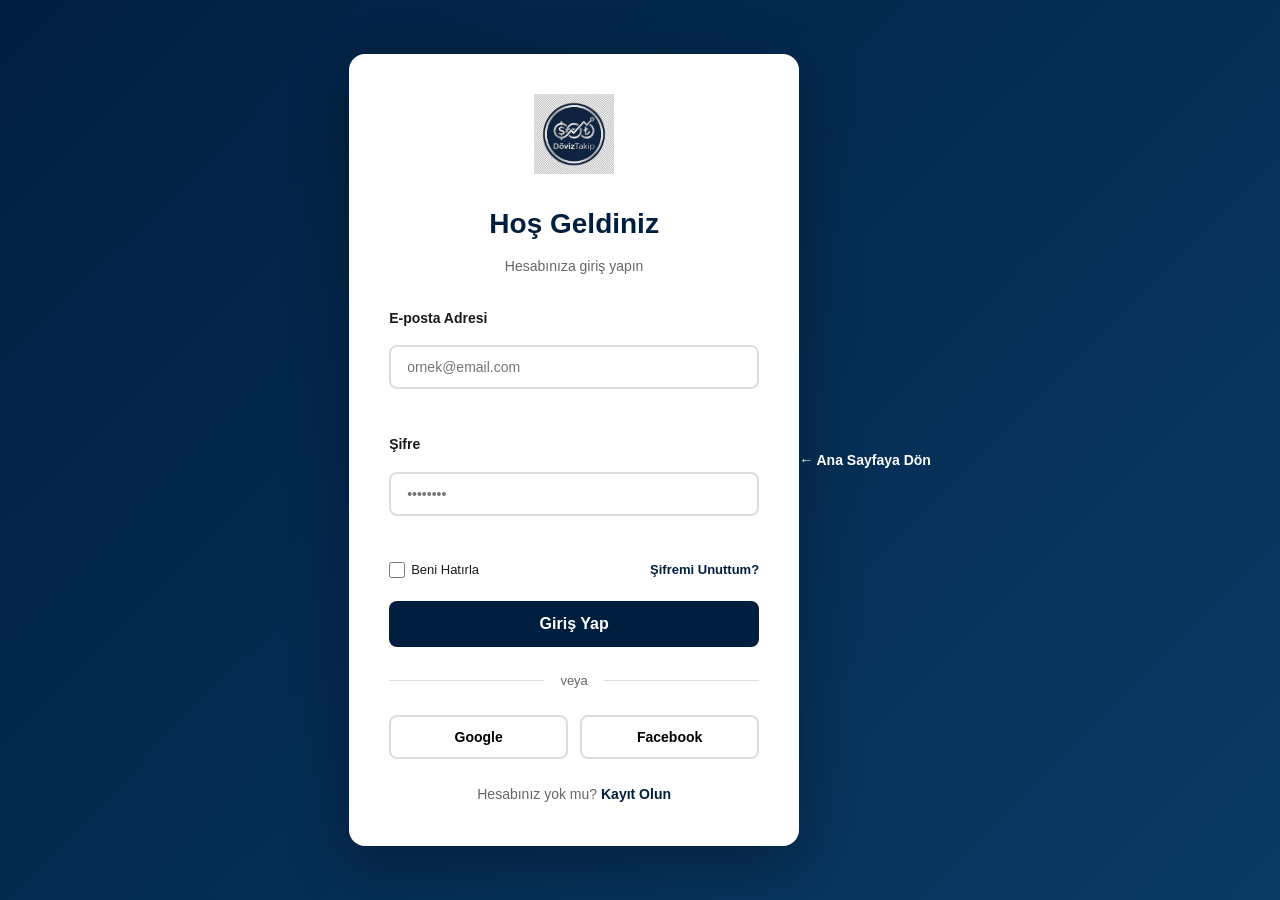
==== login.html @ 6dc6f3b0 "DOVIZ" ====
<!DOCTYPE html>
<html lang="tr">
<head>
    <meta charset="UTF-8">
    <meta name="viewport" content="width=device-width, initial-scale=1.0">
    <title>DövizTakip - Giriş Yap</title>
    <link rel="icon" type="image/png" href="favicon.png">
    <link rel="stylesheet" href="styles.css">
    <style>
        .login-container {
            min-height: 100vh;
            display: flex;
            align-items: center;
            justify-content: center;
            background: linear-gradient(135deg, #001F3F 0%, #0A3A66 100%);
            padding: 20px;
        }

        .login-box {
            background: white;
            border-radius: 16px;
            box-shadow: 0 20px 60px rgba(0, 0, 0, 0.3);
            width: 100%;
            max-width: 450px;
            padding: 40px;
            animation: slideUp 0.5s ease;
        }

        @keyframes slideUp {
            from {
                opacity: 0;
                transform: translateY(30px);
            }
            to {
                opacity: 1;
                transform: translateY(0);
            }
        }

        .login-header {
            text-align: center;
            margin-bottom: 30px;
        }

        .login-logo {
            width: 80px;
            height: 80px;
            margin: 0 auto 20px;
        }

        .login-header h1 {
            font-size: 28px;
            color: var(--primary);
            margin-bottom: 8px;
        }

        .login-header p {
            color: var(--text-light);
            font-size: 14px;
        }

        .login-form {
            display: flex;
            flex-direction: column;
            gap: 20px;
        }

        .form-group {
            display: flex;
            flex-direction: column;
            gap: 8px;
        }

        .form-group label {
            font-size: 14px;
            font-weight: 600;
            color: var(--text-dark);
        }

        .form-group input {
            padding: 12px 16px;
            border: 2px solid var(--border);
            border-radius: 8px;
            font-size: 14px;
            transition: all 0.3s ease;
        }

        .form-group input:focus {
            outline: none;
            border-color: var(--primary);
            box-shadow: 0 0 0 3px rgba(0, 31, 63, 0.1);
        }

        .form-options {
            display: flex;
            justify-content: space-between;
            align-items: center;
            font-size: 13px;
        }

        .remember-me {
            display: flex;
            align-items: center;
            gap: 6px;
        }

        .remember-me input[type="checkbox"] {
            width: 16px;
            height: 16px;
            cursor: pointer;
        }

        .forgot-password {
            color: var(--primary);
            text-decoration: none;
            font-weight: 600;
        }

        .forgot-password:hover {
            text-decoration: underline;
        }

        .login-btn {
            padding: 14px;
            background: var(--primary);
            color: white;
            border: none;
            border-radius: 8px;
            font-size: 16px;
            font-weight: 600;
            cursor: pointer;
            transition: all 0.3s ease;
        }

        .login-btn:hover {
            background: var(--primary-light);
            box-shadow: 0 4px 12px rgba(0, 31, 63, 0.3);
        }

        .divider {
            display: flex;
            align-items: center;
            gap: 16px;
            margin: 24px 0;
        }

        .divider::before,
        .divider::after {
            content: '';
            flex: 1;
            height: 1px;
            background: var(--border);
        }

        .divider span {
            color: var(--text-light);
            font-size: 13px;
        }

        .social-login {
            display: flex;
            gap: 12px;
        }

        .social-btn {
            flex: 1;
            padding: 12px;
            border: 2px solid var(--border);
            border-radius: 8px;
            background: white;
            font-size: 14px;
            font-weight: 600;
            cursor: pointer;
            transition: all 0.3s ease;
            display: flex;
            align-items: center;
            justify-content: center;
            gap: 8px;
        }

        .social-btn:hover {
            border-color: var(--primary);
            background: var(--bg-light);
        }

        .signup-link {
            text-align: center;
            margin-top: 24px;
            font-size: 14px;
            color: var(--text-light);
        }

        .signup-link a {
            color: var(--primary);
            text-decoration: none;
            font-weight: 600;
        }

        .signup-link a:hover {
            text-decoration: underline;
        }

        .back-home {
            text-align: center;
            margin-top: 20px;
        }

        .back-home a {
            color: white;
            text-decoration: none;
            font-size: 14px;
            font-weight: 600;
            display: inline-flex;
            align-items: center;
            gap: 6px;
        }

        .back-home a:hover {
            text-decoration: underline;
        }

        .error-message {
            background: #fee;
            border: 1px solid #fcc;
            color: #c33;
            padding: 12px;
            border-radius: 8px;
            font-size: 14px;
            display: none;
        }

        .success-message {
            background: #efe;
            border: 1px solid #cfc;
            color: #3c3;
            padding: 12px;
            border-radius: 8px;
            font-size: 14px;
            display: none;
        }
    </style>
</head>
<body>
    <div class="login-container">
        <div class="login-box">
            <div class="login-header">
                <img src="logo.png" alt="DövizTakip Logo" class="login-logo">
                <h1>Hoş Geldiniz</h1>
                <p>Hesabınıza giriş yapın</p>
            </div>

            <div class="error-message" id="errorMessage"></div>
            <div class="success-message" id="successMessage"></div>

            <form class="login-form" id="loginForm">
                <div class="form-group">
                    <label for="email">E-posta Adresi</label>
                    <input type="email" id="email" name="email" placeholder="ornek@email.com" required>
                </div>

                <div class="form-group">
                    <label for="password">Şifre</label>
                    <input type="password" id="password" name="password" placeholder="••••••••" required>
                </div>

                <div class="form-options">
                    <label class="remember-me">
                        <input type="checkbox" id="remember" name="remember">
                        <span>Beni Hatırla</span>
                    </label>
                    <a href="#" class="forgot-password">Şifremi Unuttum?</a>
                </div>

                <button type="submit" class="login-btn">Giriş Yap</button>
            </form>

            <div class="divider">
                <span>veya</span>
            </div>

            <div class="social-login">
                <button class="social-btn" onclick="loginWithGoogle()">
                    Google
                </button>
                <button class="social-btn" onclick="loginWithFacebook()">
                    Facebook
                </button>
            </div>

            <div class="signup-link">
                Hesabınız yok mu? <a href="signup.html">Kayıt Olun</a>
            </div>
        </div>

        <div class="back-home">
            <a href="index.html">← Ana Sayfaya Dön</a>
        </div>
    </div>

    <script>
        // Login Form Handler
        document.getElementById('loginForm').addEventListener('submit', function(e) {
            e.preventDefault();
            
            const email = document.getElementById('email').value;
            const password = document.getElementById('password').value;
            const remember = document.getElementById('remember').checked;
            
            // Hide previous messages
            document.getElementById('errorMessage').style.display = 'none';
            document.getElementById('successMessage').style.display = 'none';
            
            // Simulate login (replace with actual API call)
            if (email && password) {
                // Show success message
                const successMsg = document.getElementById('successMessage');
                successMsg.textContent = 'Giriş başarılı! Yönlendiriliyorsunuz...';
                successMsg.style.display = 'block';
                
                // Store login state
                if (remember) {
                    localStorage.setItem('userEmail', email);
                    localStorage.setItem('isLoggedIn', 'true');
                } else {
                    sessionStorage.setItem('userEmail', email);
                    sessionStorage.setItem('isLoggedIn', 'true');
                }
                
                // Redirect to home page after 1.5 seconds
                setTimeout(() => {
                    window.location.href = 'index.html';
                }, 1500);
            } else {
                // Show error message
                const errorMsg = document.getElementById('errorMessage');
                errorMsg.textContent = 'Lütfen tüm alanları doldurun.';
                errorMsg.style.display = 'block';
            }
        });
        
        // Social Login Functions
        function loginWithGoogle() {
            alert('Google ile giriş özelliği yakında eklenecek!');
        }
        
        function loginWithFacebook() {
            alert('Facebook ile giriş özelliği yakında eklenecek!');
        }
        
        // Check if already logged in
        if (localStorage.getItem('isLoggedIn') === 'true' || sessionStorage.getItem('isLoggedIn') === 'true') {
            const successMsg = document.getElementById('successMessage');
            successMsg.textContent = 'Zaten giriş yapmışsınız. Ana sayfaya yönlendiriliyorsunuz...';
            successMsg.style.display = 'block';
            
            setTimeout(() => {
                window.location.href = 'index.html';
            }, 1500);
        }
    </script>
</body>
</html>
---- styles.css ----
/* ============================================
   PROFESSIONAL COLOR PALETTE
   Navy Blue (#001F3F), Silver Gray (#C0C0C0)
   ============================================ */

:root {
    /* Primary Colors */
    --primary: #001F3F;           /* Navy Blue */
    --primary-light: #0A3A66;     /* Lighter Navy */
    --primary-dark: #000F1F;      /* Darker Navy */
    
    /* Secondary Colors */
    --secondary: #C0C0C0;         /* Silver Gray */
    --secondary-light: #E8E8E8;   /* Light Silver */
    --secondary-dark: #808080;    /* Dark Silver */
    
    /* Neutral Colors */
    --white: #FFFFFF;
    --black: #000000;
    --text-dark: #1A1A1A;
    --text-light: #666666;
    --border: #DDDDDD;
    --bg-light: #F5F5F5;
    
    /* Status Colors */
    --success: #27AE60;
    --danger: #E74C3C;
    --warning: #F39C12;
    --info: #3498DB;
    
    /* Spacing */
    --spacing-xs: 4px;
    --spacing-sm: 8px;
    --spacing-md: 16px;
    --spacing-lg: 24px;
    --spacing-xl: 32px;
    --spacing-2xl: 48px;
    
    /* Border Radius */
    --radius-sm: 4px;
    --radius-md: 8px;
    --radius-lg: 12px;
    
    /* Shadows */
    --shadow-sm: 0 1px 3px rgba(0, 0, 0, 0.1);
    --shadow-md: 0 4px 6px rgba(0, 0, 0, 0.1);
    --shadow-lg: 0 10px 20px rgba(0, 0, 0, 0.15);
    
    /* Transitions */
    --transition: all 0.3s ease;
}

/* ============================================
   RESET & BASE STYLES
   ============================================ */

* {
    margin: 0;
    padding: 0;
    box-sizing: border-box;
}

html {
    scroll-behavior: smooth;
}

body {
    font-family: -apple-system, BlinkMacSystemFont, "Segoe UI", Roboto, "Helvetica Neue", Arial, sans-serif;
    font-size: 16px;
    line-height: 1.6;
    color: var(--text-dark);
    background-color: var(--white);
}

.container {
    max-width: 1280px;
    margin: 0 auto;
    padding: 0 var(--spacing-md);
}

/* ============================================
   BUTTONS
   ============================================ */

.btn {
    padding: var(--spacing-sm) var(--spacing-lg);
    border: none;
    border-radius: var(--radius-md);
    font-size: 14px;
    font-weight: 600;
    cursor: pointer;
    transition: var(--transition);
    display: inline-block;
    text-align: center;
    text-decoration: none;
}

.btn-primary {
    background-color: var(--primary);
    color: var(--white);
}

.btn-primary:hover {
    background-color: var(--primary-light);
    box-shadow: var(--shadow-md);
}

.btn-secondary {
    background-color: var(--secondary);
    color: var(--primary);
    font-weight: 700;
}

.btn-secondary:hover {
    background-color: var(--secondary-light);
    box-shadow: var(--shadow-md);
}

.btn-outline {
    background-color: transparent;
    color: var(--primary);
    border: 2px solid var(--primary);
}

.btn-outline:hover {
    background-color: var(--primary);
    color: var(--white);
}

/* ============================================
   HEADER & NAVIGATION
   ============================================ */

.header {
    background-color: var(--white);
    border-bottom: 1px solid var(--border);
    box-shadow: var(--shadow-sm);
    position: sticky;
    top: 0;
    z-index: 100;
}

.header-content {
    display: flex;
    align-items: center;
    justify-content: space-between;
    height: 70px;
    gap: var(--spacing-lg);
}

.logo-section {
    display: flex;
    align-items: center;
    gap: var(--spacing-md);
    min-width: 150px;
}

.logo {
    height: 40px;
    width: 40px;
    border-radius: 50%;
    object-fit: cover;
}

.brand-name {
    font-size: 20px;
    font-weight: 700;
    color: var(--primary);
    display: none;
}

@media (min-width: 768px) {
    .brand-name {
        display: inline;
    }
}

.nav-desktop {
    display: none;
    gap: var(--spacing-lg);
    flex: 1;
}

@media (min-width: 768px) {
    .nav-desktop {
        display: flex;
    }
}

.nav-link {
    color: var(--text-dark);
    text-decoration: none;
    font-size: 13px;
    font-weight: 600;
    transition: var(--transition);
    padding: var(--spacing-sm) 0;
    border-bottom: 2px solid transparent;
}

.nav-link:hover {
    color: var(--primary);
    border-bottom-color: var(--primary);
}

.search-bar {
    display: none;
    gap: var(--spacing-sm);
    flex: 1;
    max-width: 300px;
}

@media (min-width: 640px) {
    .search-bar {
        display: flex;
    }
}

.search-input {
    flex: 1;
    padding: var(--spacing-sm) var(--spacing-md);
    border: 1px solid var(--border);
    border-radius: var(--radius-md);
    font-size: 13px;
}

.search-input:focus {
    outline: none;
    border-color: var(--primary);
    box-shadow: 0 0 0 3px rgba(0, 31, 63, 0.1);
}

.search-btn {
    padding: var(--spacing-sm) var(--spacing-md);
    background-color: var(--primary);
    color: var(--white);
    border: none;
    border-radius: var(--radius-md);
    cursor: pointer;
    transition: var(--transition);
}

.search-btn:hover {
    background-color: var(--primary-light);
}

.auth-section {
    display: flex;
    align-items: center;
    gap: var(--spacing-md);
}

.menu-toggle {
    display: flex;
    align-items: center;
    justify-content: center;
    width: 40px;
    height: 40px;
    background-color: transparent;
    border: none;
    font-size: 24px;
    cursor: pointer;
    color: var(--primary);
}

@media (min-width: 768px) {
    .menu-toggle {
        display: none;
    }
}

.nav-mobile {
    display: flex;
    flex-direction: column;
    gap: var(--spacing-md);
    padding: var(--spacing-md);
    border-top: 1px solid var(--border);
}

/* ============================================
   POPUP
   ============================================ */

.popup-overlay {
    position: fixed;
    top: 0;
    left: 0;
    right: 0;
    bottom: 0;
    background-color: rgba(0, 0, 0, 0.5);
    display: flex;
    align-items: center;
    justify-content: center;
    z-index: 1000;
}

.popup-overlay.hidden {
    display: none;
}

.popup-content {
    background-color: var(--white);
    border-radius: var(--radius-lg);
    padding: var(--spacing-2xl);
    max-width: 400px;
    width: 90%;
    box-shadow: var(--shadow-lg);
    animation: slideUp 0.3s ease;
}

@keyframes slideUp {
    from {
        transform: translateY(20px);
        opacity: 0;
    }
    to {
        transform: translateY(0);
        opacity: 1;
    }
}

.popup-header h2 {
    font-size: 24px;
    color: var(--primary);
    margin-bottom: var(--spacing-sm);
}

.popup-header p {
    color: var(--text-light);
    font-size: 14px;
}

.popup-body {
    margin: var(--spacing-lg) 0;
    color: var(--text-light);
    line-height: 1.8;
}

.popup-content .btn {
    width: 100%;
}

/* ============================================
   HERO SECTION
   ============================================ */

.hero {
    position: relative;
    height: 300px;
    display: flex;
    align-items: center;
    overflow: hidden;
}

@media (min-width: 768px) {
    .hero {
        height: 400px;
    }
}

@media (min-width: 1024px) {
    .hero {
        height: 500px;
    }
}

.hero-bg {
    position: absolute;
    top: 0;
    left: 0;
    width: 100%;
    height: 100%;
    object-fit: cover;
}

.hero-overlay {
    position: absolute;
    top: 0;
    left: 0;
    width: 100%;
    height: 100%;
    background: linear-gradient(135deg, rgba(0, 31, 63, 0.7), rgba(10, 58, 102, 0.5));
}

.hero-content {
    position: relative;
    z-index: 2;
    color: var(--white);
}

.hero-content h1 {
    font-size: 32px;
    margin-bottom: var(--spacing-md);
    font-weight: 700;
}

@media (min-width: 768px) {
    .hero-content h1 {
        font-size: 48px;
    }
}

.hero-content p {
    font-size: 18px;
    margin-bottom: var(--spacing-lg);
    opacity: 0.95;
}

/* ============================================
   MARKET OVERVIEW
   ============================================ */

.market-overview {
    padding: var(--spacing-2xl) 0;
    background-color: var(--white);
}

.market-overview h2 {
    font-size: 28px;
    color: var(--primary);
    margin-bottom: var(--spacing-xl);
    font-weight: 700;
}

.market-grid {
    display: grid;
    grid-template-columns: repeat(auto-fit, minmax(150px, 1fr));
    gap: var(--spacing-lg);
}

.market-card {
    background-color: var(--white);
    border: 1px solid var(--border);
    border-radius: var(--radius-lg);
    padding: var(--spacing-lg);
    text-align: center;
    transition: var(--transition);
    cursor: help;
    position: relative;
}

.market-card:hover {
    box-shadow: var(--shadow-md);
    transform: translateY(-2px);
}

.market-label {
    font-size: 12px;
    color: var(--text-light);
    font-weight: 600;
    margin-bottom: var(--spacing-sm);
    text-transform: uppercase;
}

.market-value {
    font-size: 24px;
    font-weight: 700;
    color: var(--primary);
    margin-bottom: var(--spacing-md);
}

.market-change {
    display: flex;
    align-items: center;
    justify-content: center;
    gap: var(--spacing-sm);
    font-size: 13px;
    font-weight: 600;
}

.market-change.positive {
    color: var(--success);
}

.market-change.negative {
    color: var(--danger);
}

.market-change .arrow {
    font-size: 16px;
}

/* ============================================
   CHARTS SECTION
   ============================================ */

.charts-section {
    padding: var(--spacing-2xl) 0;
    background-color: var(--bg-light);
}

.charts-section h2 {
    font-size: 28px;
    color: var(--primary);
    margin-bottom: var(--spacing-xl);
    font-weight: 700;
}

.charts-grid {
    display: grid;
    grid-template-columns: repeat(auto-fit, minmax(300px, 1fr));
    gap: var(--spacing-xl);
}

.chart-card {
    background-color: var(--white);
    border-radius: var(--radius-lg);
    overflow: hidden;
    box-shadow: var(--shadow-sm);
}

.chart-header {
    display: flex;
    justify-content: space-between;
    align-items: flex-start;
    padding: var(--spacing-lg);
    border-bottom: 1px solid var(--border);
}

.chart-header h3 {
    font-size: 18px;
    color: var(--primary);
    margin-bottom: var(--spacing-sm);
}

.chart-header p {
    font-size: 13px;
    color: var(--text-light);
}

.zoom-btn {
    background-color: transparent;
    border: 1px solid var(--border);
    padding: var(--spacing-sm);
    border-radius: var(--radius-md);
    cursor: pointer;
    font-size: 18px;
    transition: var(--transition);
}

.zoom-btn:hover {
    border-color: var(--primary);
    background-color: rgba(0, 31, 63, 0.05);
}

.chart-placeholder {
    height: 300px;
    background: linear-gradient(135deg, rgba(0, 31, 63, 0.05), rgba(192, 192, 192, 0.05));
    display: flex;
    align-items: center;
    justify-content: center;
    padding: var(--spacing-lg);
}

.chart-content {
    text-align: center;
}

.chart-icon {
    font-size: 48px;
    margin-bottom: var(--spacing-md);
}

.chart-placeholder p {
    color: var(--text-light);
    font-size: 14px;
    margin-bottom: var(--spacing-md);
}

.chart-value {
    font-size: 28px;
    font-weight: 700;
    color: var(--primary);
}

.chart-placeholder.zoomed {
    height: 500px;
}

/* ============================================
   NEWS SECTION
   ============================================ */

.news-section {
    padding: var(--spacing-2xl) 0;
    background-color: var(--white);
}

.news-section h2 {
    font-size: 28px;
    color: var(--primary);
    margin-bottom: var(--spacing-xl);
    font-weight: 700;
}

.news-slider {
    background-color: var(--white);
    border-radius: var(--radius-lg);
    overflow: hidden;
    box-shadow: var(--shadow-md);
    margin-bottom: var(--spacing-xl);
}

.news-card {
    display: grid;
    grid-template-columns: 1fr;
    gap: 0;
}

@media (min-width: 768px) {
    .news-card {
        grid-template-columns: 40% 60%;
    }
}

.news-image {
    height: 250px;
    overflow: hidden;
}

@media (min-width: 768px) {
    .news-image {
        height: 100%;
    }
}

.news-image img {
    width: 100%;
    height: 100%;
    object-fit: cover;
}

.news-content {
    padding: var(--spacing-lg);
    display: flex;
    flex-direction: column;
    justify-content: space-between;
}

@media (min-width: 768px) {
    .news-content {
        padding: var(--spacing-xl);
    }
}

.news-date {
    font-size: 12px;
    color: var(--text-light);
    margin-bottom: var(--spacing-sm);
}

.news-content h3 {
    font-size: 20px;
    color: var(--primary);
    margin-bottom: var(--spacing-md);
    line-height: 1.4;
}

.news-content p {
    color: var(--text-light);
    margin-bottom: var(--spacing-lg);
    line-height: 1.8;
}

.slider-controls {
    display: flex;
    align-items: center;
    justify-content: space-between;
    gap: var(--spacing-lg);
}

.slider-dots {
    display: flex;
    gap: var(--spacing-sm);
}

.slider-dot {
    width: 8px;
    height: 8px;
    border-radius: 50%;
    background-color: var(--border);
    cursor: pointer;
    transition: var(--transition);
}

.slider-dot.active {
    background-color: var(--primary);
    width: 24px;
    border-radius: 4px;
}

/* ============================================
   CRYPTOCURRENCY SECTION
   ============================================ */

.crypto-section {
    padding: var(--spacing-2xl) 0;
    background-color: var(--bg-light);
}

.crypto-section h2 {
    font-size: 28px;
    color: var(--primary);
    margin-bottom: var(--spacing-xl);
    font-weight: 700;
}

.crypto-grid {
    display: grid;
    grid-template-columns: repeat(auto-fit, minmax(200px, 1fr));
    gap: var(--spacing-lg);
}

.crypto-card {
    background-color: var(--white);
    border-radius: var(--radius-lg);
    padding: var(--spacing-lg);
    box-shadow: var(--shadow-sm);
    transition: var(--transition);
}

.crypto-card:hover {
    box-shadow: var(--shadow-md);
    transform: translateY(-2px);
}

.crypto-header {
    display: flex;
    justify-content: space-between;
    align-items: center;
}

.crypto-name {
    font-weight: 700;
    color: var(--primary);
    margin-bottom: var(--spacing-sm);
}

.crypto-symbol {
    font-size: 12px;
    color: var(--text-light);
}

.crypto-price {
    text-align: right;
}

.price {
    font-weight: 700;
    color: var(--primary);
    font-size: 18px;
    margin-bottom: var(--spacing-sm);
}

.change {
    font-size: 13px;
    font-weight: 600;
}

.change.positive {
    color: var(--success);
}

.change.negative {
    color: var(--danger);
}

/* ============================================
   FOOTER
   ============================================ */

.footer {
    background-color: var(--primary);
    color: var(--white);
    padding: var(--spacing-2xl) 0;
    margin-top: var(--spacing-2xl);
}

.footer-grid {
    display: grid;
    grid-template-columns: repeat(auto-fit, minmax(150px, 1fr));
    gap: var(--spacing-xl);
    margin-bottom: var(--spacing-xl);
}

.footer-column h4 {
    font-size: 14px;
    font-weight: 700;
    margin-bottom: var(--spacing-md);
    text-transform: uppercase;
}

.footer-column ul {
    list-style: none;
}

.footer-column li {
    margin-bottom: var(--spacing-sm);
}

.footer-column a {
    color: rgba(255, 255, 255, 0.8);
    text-decoration: none;
    font-size: 13px;
    transition: var(--transition);
}

.footer-column a:hover {
    color: var(--white);
}

.footer-bottom {
    border-top: 1px solid rgba(255, 255, 255, 0.2);
    padding-top: var(--spacing-lg);
    text-align: center;
    font-size: 13px;
    color: rgba(255, 255, 255, 0.8);
}

/* ============================================
   TOOLTIP
   ============================================ */

.tooltip {
    position: fixed;
    background-color: var(--primary);
    color: var(--white);
    padding: var(--spacing-sm) var(--spacing-md);
    border-radius: var(--radius-md);
    font-size: 13px;
    pointer-events: none;
    z-index: 999;
    opacity: 0;
    transition: opacity 0.2s ease;
    white-space: nowrap;
    box-shadow: var(--shadow-md);
}

.tooltip.show {
    opacity: 1;
}

/* ============================================
   RESPONSIVE DESIGN
   ============================================ */

@media (max-width: 768px) {
    .container {
        padding: 0 var(--spacing-md);
    }

    .header-content {
        height: 60px;
        gap: var(--spacing-md);
    }

    .search-bar {
        display: none;
    }

    .hero-content h1 {
        font-size: 24px;
    }

    .hero-content p {
        font-size: 16px;
    }

    .market-grid {
        grid-template-columns: repeat(2, 1fr);
    }

    .charts-grid {
        grid-template-columns: 1fr;
    }

    .crypto-grid {
        grid-template-columns: repeat(2, 1fr);
    }

    .slider-controls {
        flex-wrap: wrap;
    }
}

@media (max-width: 480px) {
    .market-grid {
        grid-template-columns: 1fr;
    }

    .crypto-grid {
        grid-template-columns: 1fr;
    }

    .footer-grid {
        grid-template-columns: 1fr;
    }

    .hero-content h1 {
        font-size: 20px;
    }
}


/* ============================================
   NEWS GRID (HABERLER PAGE)
   ============================================ */

.news-grid {
    display: grid;
    grid-template-columns: repeat(auto-fill, minmax(300px, 1fr));
    gap: var(--spacing-xl);
    margin-bottom: var(--spacing-2xl);
}

.news-item {
    background-color: var(--white);
    border-radius: var(--radius-lg);
    overflow: hidden;
    box-shadow: var(--shadow-sm);
    transition: var(--transition);
}

.news-item:hover {
    box-shadow: var(--shadow-md);
    transform: translateY(-4px);
}

.news-item-image {
    height: 200px;
    overflow: hidden;
}

.news-item-image img {
    width: 100%;
    height: 100%;
    object-fit: cover;
}

.news-item-content {
    padding: var(--spacing-lg);
}

.news-item-date {
    font-size: 12px;
    color: var(--text-light);
    margin-bottom: var(--spacing-sm);
}

.news-item h3 {
    font-size: 18px;
    color: var(--primary);
    margin-bottom: var(--spacing-md);
    line-height: 1.4;
}

.news-item p {
    color: var(--text-light);
    margin-bottom: var(--spacing-lg);
    line-height: 1.8;
    font-size: 14px;
}


/* ============================================
   CONTACT PAGE STYLES
   ============================================ */

.contact-section {
    padding: var(--spacing-2xl) 0;
    background-color: #F8F9FA;
}

.contact-grid {
    display: grid;
    grid-template-columns: 1fr 1fr;
    gap: var(--spacing-2xl);
    margin-bottom: var(--spacing-2xl);
}

@media (max-width: 768px) {
    .contact-grid {
        grid-template-columns: 1fr;
    }
}

.contact-form-container,
.contact-info-container {
    background-color: var(--white);
    padding: var(--spacing-2xl);
    border-radius: var(--radius-lg);
    box-shadow: var(--shadow-md);
}

.contact-form-container h2,
.contact-info-container h2 {
    color: var(--primary);
    margin-bottom: var(--spacing-xl);
    font-size: 24px;
}

.form-group {
    margin-bottom: var(--spacing-lg);
}

.form-group label {
    display: block;
    margin-bottom: var(--spacing-sm);
    color: var(--primary);
    font-weight: 600;
    font-size: 14px;
}

.form-input {
    width: 100%;
    padding: var(--spacing-md);
    border: 2px solid #E0E0E0;
    border-radius: var(--radius-md);
    font-size: 14px;
    transition: var(--transition);
}

.form-input:focus {
    outline: none;
    border-color: var(--primary);
    box-shadow: 0 0 0 3px rgba(0, 31, 63, 0.1);
}

.form-input select {
    cursor: pointer;
}

.btn-full {
    width: 100%;
    padding: var(--spacing-md);
    font-size: 16px;
    font-weight: 700;
}

.contact-info-card {
    display: flex;
    gap: var(--spacing-lg);
    margin-bottom: var(--spacing-xl);
    padding: var(--spacing-lg);
    background-color: #F8F9FA;
    border-radius: var(--radius-md);
    transition: var(--transition);
}

.contact-info-card:hover {
    background-color: #E8E9EA;
    transform: translateX(5px);
}

.contact-info-icon {
    font-size: 32px;
    flex-shrink: 0;
}

.contact-info-content h3 {
    color: var(--primary);
    margin-bottom: var(--spacing-sm);
    font-size: 16px;
}

.contact-info-content p {
    color: var(--text-light);
    line-height: 1.8;
    font-size: 14px;
}

.social-media {
    margin-top: var(--spacing-xl);
    padding-top: var(--spacing-xl);
    border-top: 2px solid #E0E0E0;
}

.social-media h3 {
    color: var(--primary);
    margin-bottom: var(--spacing-md);
    font-size: 18px;
}

.social-links {
    display: flex;
    flex-wrap: wrap;
    gap: var(--spacing-md);
}

.social-link {
    display: inline-block;
    padding: var(--spacing-sm) var(--spacing-md);
    background-color: var(--primary);
    color: var(--white);
    border-radius: var(--radius-md);
    text-decoration: none;
    font-size: 14px;
    transition: var(--transition);
}

.social-link:hover {
    background-color: var(--secondary);
    transform: translateY(-2px);
}

/* ============================================
   VIDEO SECTION
   ============================================ */

.video-section {
    margin: var(--spacing-2xl) 0;
    padding: var(--spacing-2xl);
    background-color: var(--white);
    border-radius: var(--radius-lg);
    box-shadow: var(--shadow-md);
}

.video-section h2 {
    color: var(--primary);
    margin-bottom: var(--spacing-xl);
    font-size: 24px;
    text-align: center;
}

.video-container {
    position: relative;
    width: 100%;
    max-width: 1000px;
    margin: 0 auto;
    border-radius: var(--radius-lg);
    overflow: hidden;
    box-shadow: var(--shadow-lg);
}

.video-container iframe {
    display: block;
    border-radius: var(--radius-lg);
}

/* ============================================
   IMAGE GALLERY
   ============================================ */

.image-gallery-section {
    margin: var(--spacing-2xl) 0;
    padding: var(--spacing-2xl);
    background-color: var(--white);
    border-radius: var(--radius-lg);
    box-shadow: var(--shadow-md);
}

.image-gallery-section h2 {
    color: var(--primary);
    margin-bottom: var(--spacing-xl);
    font-size: 24px;
    text-align: center;
}

.image-gallery {
    display: grid;
    grid-template-columns: repeat(auto-fit, minmax(300px, 1fr));
    gap: var(--spacing-xl);
}

.gallery-item {
    border-radius: var(--radius-lg);
    overflow: hidden;
    box-shadow: var(--shadow-md);
    transition: var(--transition);
}

.gallery-item:hover {
    transform: translateY(-8px);
    box-shadow: var(--shadow-lg);
}

.gallery-item img {
    width: 100%;
    height: 250px;
    object-fit: cover;
    display: block;
}

.gallery-item p {
    padding: var(--spacing-md);
    text-align: center;
    background-color: var(--primary);
    color: var(--white);
    font-weight: 600;
    font-size: 14px;
}

/* ============================================
   MAP SECTION
   ============================================ */

.map-section {
    margin: var(--spacing-2xl) 0;
    padding: var(--spacing-2xl);
    background-color: var(--white);
    border-radius: var(--radius-lg);
    box-shadow: var(--shadow-md);
}

.map-section h2 {
    color: var(--primary);
    margin-bottom: var(--spacing-xl);
    font-size: 24px;
    text-align: center;
}

.map-container {
    border-radius: var(--radius-lg);
    overflow: hidden;
    box-shadow: var(--shadow-lg);
}

.map-container iframe {
    display: block;
}

/* ============================================
   DATA TABLES (IMPROVED)
   ============================================ */

.data-table-section {
    margin: var(--spacing-2xl) 0;
    padding: var(--spacing-2xl);
    background-color: var(--white);
    border-radius: var(--radius-lg);
    box-shadow: var(--shadow-md);
}

.data-table-section h2 {
    color: var(--primary);
    margin-bottom: var(--spacing-xl);
    font-size: 24px;
}

.data-table {
    width: 100%;
    border-collapse: collapse;
    margin-bottom: var(--spacing-xl);
    box-shadow: var(--shadow-sm);
    border-radius: var(--radius-md);
    overflow: hidden;
}

.data-table thead {
    background-color: var(--primary);
    color: var(--white);
}

.data-table th {
    padding: var(--spacing-md);
    text-align: left;
    font-weight: 700;
    font-size: 14px;
    text-transform: uppercase;
}

.data-table tbody tr {
    border-bottom: 1px solid #E0E0E0;
    transition: var(--transition);
}

.data-table tbody tr:hover {
    background-color: #F8F9FA;
}

.data-table tbody tr:last-child {
    border-bottom: none;
}

.data-table td {
    padding: var(--spacing-md);
    font-size: 14px;
    color: var(--text);
}

.data-table .positive {
    color: var(--success);
    font-weight: 600;
}

.data-table .negative {
    color: var(--danger);
    font-weight: 600;
}

.data-table .neutral {
    color: var(--text-light);
}

/* Responsive Table */
@media (max-width: 768px) {
    .data-table {
        font-size: 12px;
    }

    .data-table th,
    .data-table td {
        padding: var(--spacing-sm);
    }
}

/* ============================================
   CRYPTO CARDS (IMPROVED)
   ============================================ */

.crypto-section {
    padding: var(--spacing-2xl) 0;
    background-color: #F8F9FA;
}

.crypto-section h2 {
    color: var(--primary);
    margin-bottom: var(--spacing-xl);
    font-size: 28px;
    text-align: center;
}

.crypto-grid {
    display: grid;
    grid-template-columns: repeat(auto-fill, minmax(250px, 1fr));
    gap: var(--spacing-lg);
    margin-bottom: var(--spacing-2xl);
}

.crypto-card {
    background-color: var(--white);
    padding: var(--spacing-lg);
    border-radius: var(--radius-lg);
    box-shadow: var(--shadow-sm);
    transition: var(--transition);
}

.crypto-card:hover {
    box-shadow: var(--shadow-md);
    transform: translateY(-4px);
}

.crypto-header {
    display: flex;
    justify-content: space-between;
    align-items: center;
}

.crypto-name {
    font-size: 18px;
    font-weight: 700;
    color: var(--primary);
    margin-bottom: var(--spacing-xs);
}

.crypto-symbol {
    font-size: 12px;
    color: var(--text-light);
    font-weight: 600;
}

.crypto-price {
    text-align: right;
}

.crypto-price .price {
    font-size: 20px;
    font-weight: 700;
    color: var(--primary);
    margin-bottom: var(--spacing-xs);
}

.crypto-price .change {
    font-size: 13px;
    font-weight: 600;
}

.crypto-price .change.positive {
    color: var(--success);
}

.crypto-price .change.negative {
    color: var(--danger);
}

/* Chart with Table Layout */
.chart-with-table {
    display: flex;
    gap: 20px;
    align-items: flex-start;
}

.chart-placeholder {
    flex: 2;
    min-width: 0;
}

.price-table {
    flex: 1;
    background: rgba(255, 255, 255, 0.05);
    border-radius: 8px;
    padding: 15px;
    min-width: 200px;
}

.price-table h4 {
    margin: 0 0 15px 0;
    font-size: 16px;
    color: #C0C0C0;
    border-bottom: 1px solid rgba(192, 192, 192, 0.2);
    padding-bottom: 10px;
}

.price-table table {
    width: 100%;
    border-collapse: collapse;
}

.price-table tr {
    border-bottom: 1px solid rgba(192, 192, 192, 0.1);
}

.price-table tr:last-child {
    border-bottom: none;
}

.price-table td {
    padding: 8px 0;
    font-size: 14px;
}

.price-table td:first-child {
    color: #666;
    font-weight: 500;
}

.price-table td:last-child {
    text-align: right;
    color: #1A1A1A;
    font-weight: 600;
}

.price-table td.positive {
    color: #27AE60;
}

.price-table td.negative {
    color: #E74C3C;
}

/* Responsive adjustments */
@media (max-width: 768px) {
    .chart-with-table {
        flex-direction: column;
    }
    
    .price-table {
        width: 100%;
    }
}
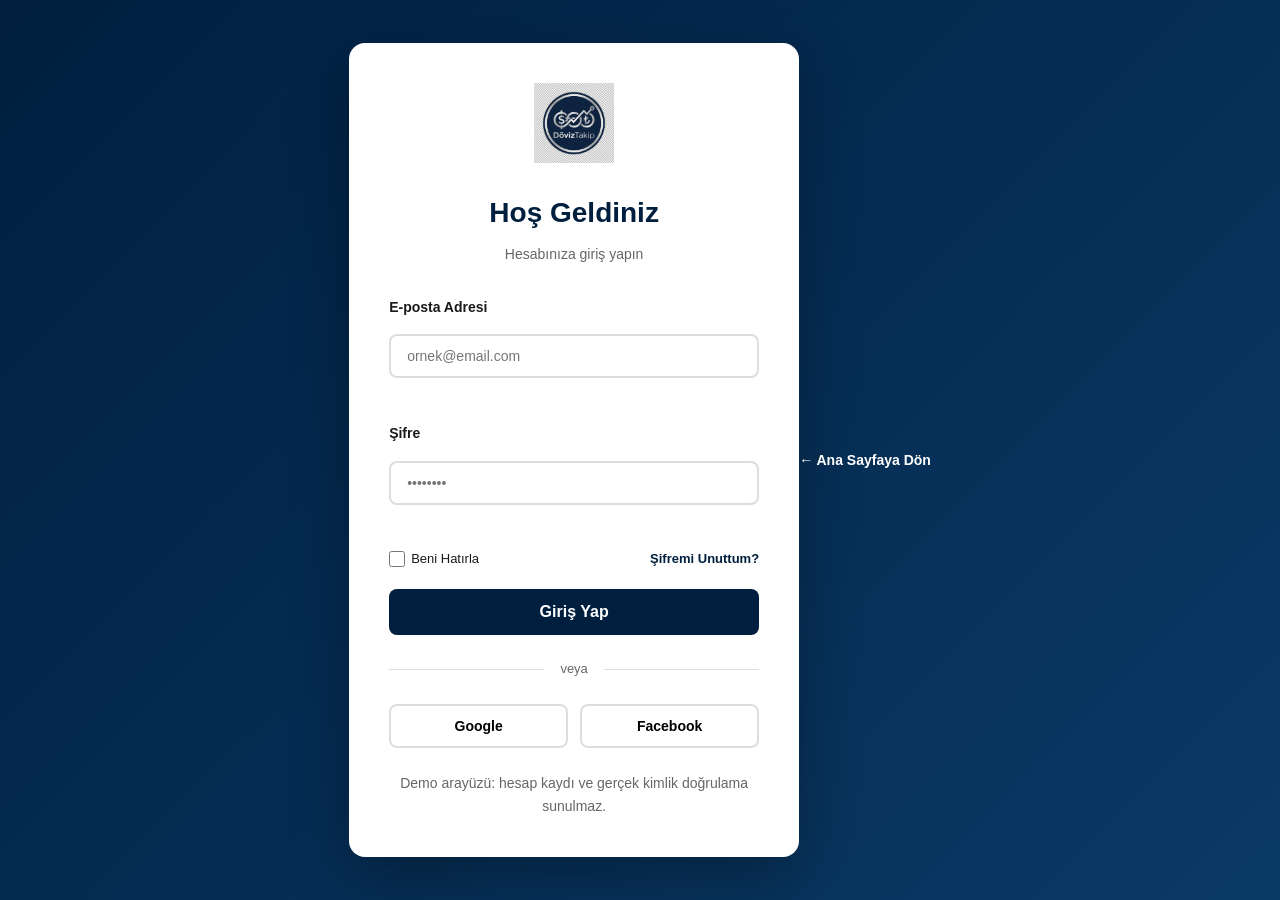
==== commit 5dae626e: "Repair local website references and remove student identifier from published pages" ====
--- a/login.html
+++ b/login.html
@@ -288,7 +288,7 @@
             </div>
 
             <div class="signup-link">
-                Hesabınız yok mu? <a href="signup.html">Kayıt Olun</a>
+                Demo arayüzü: hesap kaydı ve gerçek kimlik doğrulama sunulmaz.
             </div>
         </div>
 
